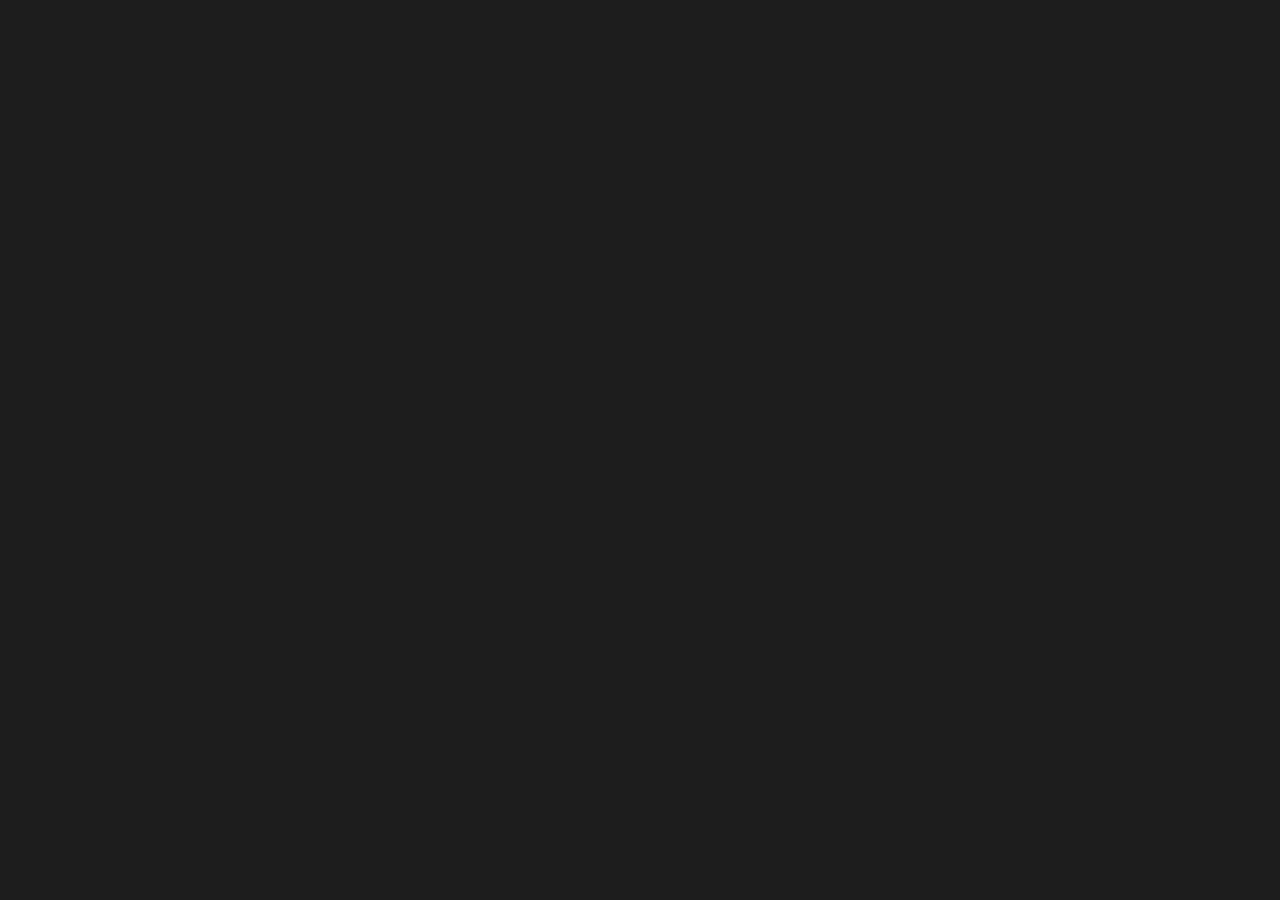
==== Movie content page/index.html @ 971c763d "Added my project" ====
<!DOCTYPE html>
<html lang="en">
<head>
    <meta charset="UTF-8">
    <meta name="viewport" content="width=device-width, initial-scale=1.0">
    <title>Movie Ratings</title>
    <link rel="stylesheet" href="style.css">
    <link rel="stylesheet" href="../Shared/shared.css">
</head>
<body>
    
</body>
</html>
---- Shared/shared.css ----
body {
	margin: 0;
	background-color: #1d1d1d;
	font-family: Arial, Helvetica, sans-serif;
}

nav {
	display: flex;
	align-items: center;
	justify-content: space-between;
	flex-wrap: wrap;
	min-height: 85px;
	border-bottom: solid #525252 1px;
	padding-top: 15px;
}

nav,
main {
	margin: auto;
	max-width: 1150px;
}

.logo {
	margin-left: 30px;
	display: flex;
	align-items: center;
	width: 195px;
	height: 51px;
	font-size: 1.2rem;
}

.logo:hover {
}

.logo a {
	display: flex;
	align-content: center;
	color: white;
	text-decoration: none;
}

.logo-img {
	margin: 10px;
	width: 40px;
	margin-bottom: 25px;
}

.logo-text {
	margin-top: 25px;
}

.search {
}

.search-input {
	display: flex;
	align-items: center;
}

.search-input__box {
	width: 320px;
	height: 30px;
	background-color: rgba(255, 255, 255, 0.3);
	border: 0;
}

.search-input__button {
	width: 22px;
	position: relative;
	right: 30px;
}

.nav-buttons {
	display: flex;
	flex-wrap: wrap;
	margin-right: 15px;
	font-size: 1.2rem;
}

.nav-buttons div {
}

.nav-buttons a {
	color: white;
	text-decoration: none;
	margin: 0 15px;
	padding: 10px;
	border-radius: 10px;
}

.nav-buttons a:hover {
	color: #f0ff00;
	background-color: rgba(255, 255, 255, 0.1);
}

.nav-buttons__movie {
}

.nav-buttons__tv {
}

.nav-buttons__signup {
}

.nav-buttons__signin {
}

.nav-buttons__movie-button {
}

.nav-buttons__tv-button {
}

.nav-buttons__signup-button {
}

.nav-buttons__signin-button {
}



.nav-buttons__movie-button-dropdown {
	display: flex;	
	align-items: center;
	justify-content: flex-start;
	padding: 20px;
	height: 230px;
	width: 1130px;
	background-color: #333333;
	text-align: center;
	position: absolute;
	left: 50%;
	top: 100px;
	transform: translateX(-50%);
}

.nav-buttons__movie-button-dropdown .dropdown-column {
    display: flex;
    flex-direction: column;
    margin: 0 20px;
}

.nav-buttons__movie-button-dropdown b {
    margin-bottom: 10px;
}

.nav-buttons__movie-button-dropdown a {
    padding: 5px;
    margin: 2px 0;
}

.nav-buttons__movie:hover .nav-buttons__movie-button-dropdown {
	display: flex;
}

b {
    font-size: 1.4rem;
	color: #f0ff00;
}
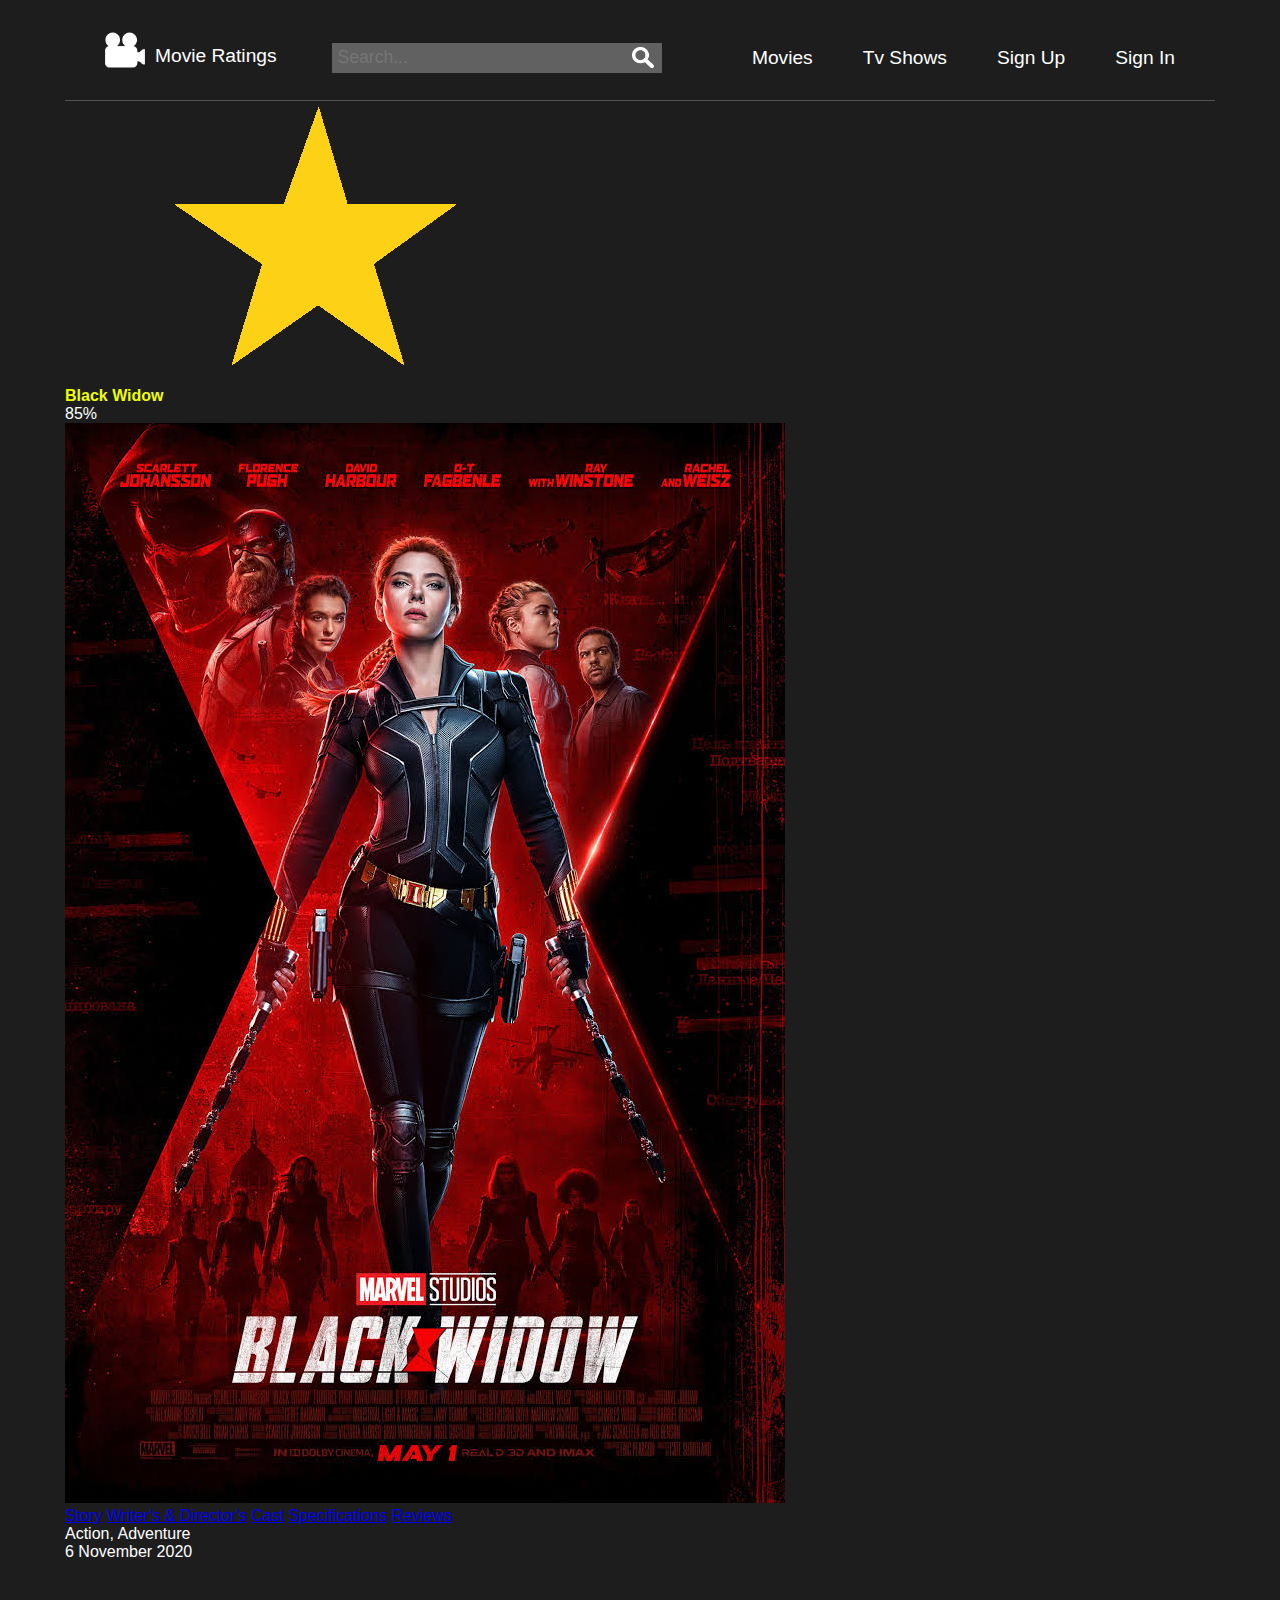
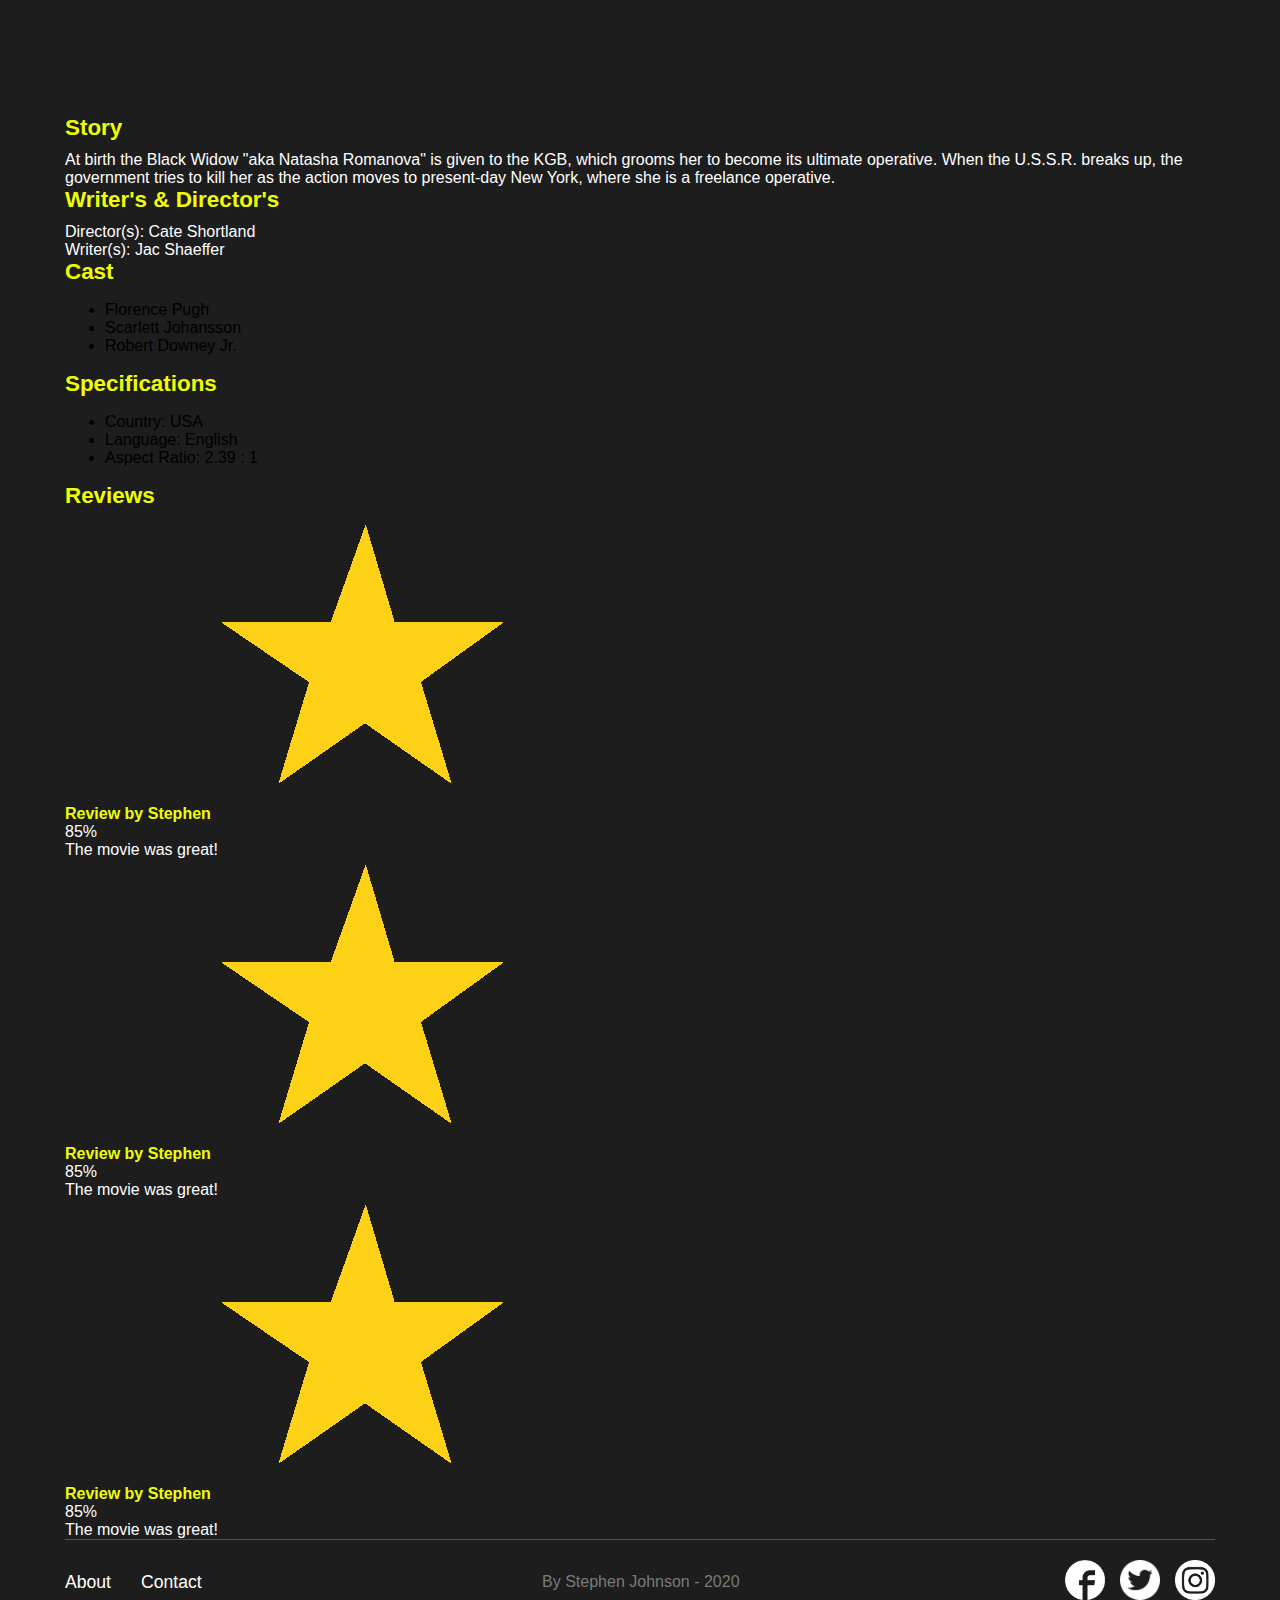
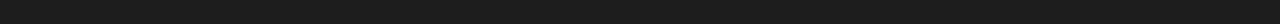
==== commit e6cc41ba: "Movie content page created" ====
--- a/Movie content page/index.html
+++ b/Movie content page/index.html
@@ -1,13 +1,184 @@
 <!DOCTYPE html>
 <html lang="en">
-<head>
-    <meta charset="UTF-8">
-    <meta name="viewport" content="width=device-width, initial-scale=1.0">
-    <title>Movie Ratings</title>
-    <link rel="stylesheet" href="style.css">
-    <link rel="stylesheet" href="../Shared/shared.css">
-</head>
-<body>
-    
-</body>
-</html>+	<head>
+		<meta charset="UTF-8" />
+		<meta name="viewport" content="width=device-width, initial-scale=1.0" />
+		<title>Movie Ratings</title>
+		<link rel="stylesheet" href="style.css" />
+		<link rel="stylesheet" href="../Shared/shared.css" />
+	</head>
+	<body>
+		<nav>
+			<div class="logo">
+				<a href="/index.html"
+					><img class="logo-img" src="/Images/documentary-xxl.png" alt="logo" />
+					<p class="logo-text">Movie Ratings</p></a
+				>
+			</div>
+			<div class="search">
+				<div class="search-input">
+					<input class="search-input__box" type="text" placeholder="Search..." />
+					<input class="search-input__button" type="image" src="/Images/kindpng_254250.png" alt="" />
+				</div>
+			</div>
+			<div class="nav-buttons">
+				<div class="nav-buttons__movie dropdown">
+					<a class="nav-buttons__movie-button" href="../Movie content page/index.html">Movies</a>
+					<div class="dropdown-content">
+						<div class="dropdown-column">
+							<b>New Releases</b>
+							<a href="#">New releases</a>
+							<a href="#">New releases</a>
+							<a href="#">New releases</a>
+							<a href="#">New releases</a>
+							<a href="#">New releases</a>
+						</div>
+						<div class="dropdown-column">
+							<b>New Releases</b>
+							<a href="#">New releases</a>
+							<a href="#">New releases</a>
+							<a href="#">New releases</a>
+							<a href="#">New releases</a>
+							<a href="#">New releases</a>
+						</div>
+					</div>
+				</div>
+
+				<div class="nav-buttons__tv dropdown">
+					<a class="nav-buttons__tv-button" href="">Tv Shows</a>
+					<div class="dropdown-content">
+						<div class="dropdown-column">
+							<b>Releases</b>
+							<a href="#">releases</a>
+							<a href="#">releases</a>
+							<a href="#">releases</a>
+							<a href="#">releases</a>
+							<a href="#">releases</a>
+						</div>
+						<div class="dropdown-column">
+							<b>New Releases</b>
+							<a href="#">releases</a>
+							<a href="#">releases</a>
+							<a href="#">releases</a>
+							<a href="#">releases</a>
+							<a href="#">releases</a>
+						</div>
+					</div>
+				</div>
+
+				<div class="nav-buttons__signup">
+					<a class="nav-buttons__signup-button" href="">Sign Up</a>
+				</div>
+				<div class="nav-buttons__signin">
+					<a class="nav-buttons__signin" href="">Sign In</a>
+				</div>
+			</div>
+		</nav>
+		<main>
+			<div class="container-1">
+				<div class="left-pane">
+					<div class="title">
+						<b>Black Widow</b>
+						<img src="/Images/star.png" alt="black-widow" />
+						<p>85%</p>
+					</div>
+					<div class="movie-cover">
+						<img src="/Images/movie-art-1.jpg" alt="" />
+					</div>
+					<div class="page-navigation">
+						<a href="#story">Story</a>
+						<a href="#writers-directors">Writer's & Director's</a>
+						<a href="#cast">Cast</a>
+						<a href="#specications">Specifications</a>
+						<a href="#reviews">Reviews</a>
+					</div>
+				</div>
+			</div>
+			<div class="container-2">
+				<div class="movie-details">
+					<p>Action, Adventure</p>
+					<p>6 November 2020</p>
+				</div>
+				<div class="movie-trailer">
+					<iframe src="https://www.youtube.com/embed/RxAtuMu_ph4" frameborder="0"></iframe>
+				</div>
+				<div class="story" id="story">
+					<h2>Story</h2>
+					<p>
+						At birth the Black Widow "aka Natasha Romanova" is given to the KGB, which grooms her to become
+						its ultimate operative. When the U.S.S.R. breaks up, the government tries to kill her as the
+						action moves to present-day New York, where she is a freelance operative.
+					</p>
+				</div>
+				<div class="writers-directors" id="writers-directors">
+					<h2>Writer's & Director's</h2>
+					<p>Director(s): Cate Shortland</p>
+					<p>Writer(s): Jac Shaeffer</p>
+				</div>
+				<div class="cast" id="cast">
+					<h2>Cast</h2>
+					<ul>
+						<li>Florence Pugh</li>
+						<li>Scarlett Johansson</li>
+						<li>Robert Downey Jr.</li>
+					</ul>
+				</div>
+				<div class="specications" id="specications">
+					<h2>Specifications</h2>
+					<ul>
+						<li>Country: USA</li>
+						<li>Language: English</li>
+						<li>Aspect Ratio: 2.39 : 1</li>
+					</ul>
+				</div>
+				<div class="reviews" id="review">
+					<h2>Reviews</h2>
+					<div class="reviews-review">
+						<div class="reviews-review__reviewer">
+							<b>Review by Stephen</b>
+							<img src="/Images/star.png" alt="" />
+							<p>85%</p>
+						</div>
+						<div class="reviews-review__text">
+							<p>The movie was great!</p>
+						</div>
+					</div>
+					<div class="reviews-review">
+						<div class="reviews-review__reviewer">
+							<b>Review by Stephen</b>
+							<img src="/Images/star.png" alt="" />
+							<p>85%</p>
+						</div>
+						<div class="reviews-review__text">
+							<p>The movie was great!</p>
+						</div>
+					</div>
+					<div class="reviews-review">
+						<div class="reviews-review__reviewer">
+							<b>Review by Stephen</b>
+							<img src="/Images/star.png" alt="" />
+							<p>85%</p>
+						</div>
+						<div class="reviews-review__text">
+							<p>The movie was great!</p>
+						</div>
+					</div>
+				</div>
+			</div>
+		</main>
+		<footer>
+			<div class="footer-contact-about">
+				<a href="">About</a>
+				<a href="">Contact</a>
+			</div>
+			<div class="footer-author">
+				<span>By Stephen Johnson - 2020</span>
+			</div>
+			<div class="footer-social">
+				<a href=""><img src="/Images/facebook-7-xxl.png" alt="" /></a>
+				<a href=""><img src="/Images/pngkey.com-twitter-logo-png-transparent-111779.png" alt="" /></a>
+				<a href=""><img src="/Images/pngfind.com-social-media-icons-black-6813035.png" alt="" /></a>
+			</div>
+		</footer>
+	</body>
+</html>
--- a/Shared/shared.css
+++ b/Shared/shared.css
@@ -2,6 +2,11 @@
 	margin: 0;
 	background-color: #1d1d1d;
 	font-family: Arial, Helvetica, sans-serif;
+}
+
+p {
+	margin: 0;
+	color: white;
 }
 
 nav {
@@ -15,7 +20,8 @@
 }
 
 nav,
-main {
+main,
+footer {
 	margin: auto;
 	max-width: 1150px;
 }
@@ -59,9 +65,12 @@
 
 .search-input__box {
 	width: 320px;
-	height: 30px;
+	height: 20px;
 	background-color: rgba(255, 255, 255, 0.3);
 	border: 0;
+	font-size: 1.1rem;
+	padding: 5px;
+	color: white;
 }
 
 .search-input__button {
@@ -117,10 +126,8 @@
 .nav-buttons__signin-button {
 }
 
-
-
-.nav-buttons__movie-button-dropdown {
-	display: flex;	
+.dropdown-content {
+	display: none;
 	align-items: center;
 	justify-content: flex-start;
 	padding: 20px;
@@ -130,30 +137,85 @@
 	text-align: center;
 	position: absolute;
 	left: 50%;
-	top: 100px;
+	top: 90px;
 	transform: translateX(-50%);
-}
-
-.nav-buttons__movie-button-dropdown .dropdown-column {
-    display: flex;
-    flex-direction: column;
-    margin: 0 20px;
-}
-
-.nav-buttons__movie-button-dropdown b {
+	z-index: 1;
+}
+
+.dropdown-content .dropdown-column {
+	display: flex;
+	flex-direction: column;
+	margin: 0 20px;
+}
+
+.dropdown-content b {
+	margin-bottom: 10px;
+}
+
+.dropdown-content a {
+	padding: 5px;
+	margin: 2px 0;
+}
+
+.dropdown:hover .dropdown-content {
+	display: flex;
+}
+
+.dropdown:hover .nav-buttons__movie-button,
+.dropdown:hover .nav-buttons__tv-button {
+	color: #f0ff00;
+	background-color: rgba(255, 255, 255, 0.1);
+	padding-bottom: 30px;
+}
+
+h2 {
+    margin: 0;
     margin-bottom: 10px;
-}
-
-.nav-buttons__movie-button-dropdown a {
-    padding: 5px;
-    margin: 2px 0;
-}
-
-.nav-buttons__movie:hover .nav-buttons__movie-button-dropdown {
-	display: flex;
+	color: #f0ff00;
+	font-size: 1.4rem;
 }
 
 b {
-    font-size: 1.4rem;
-	color: #f0ff00;
-}
+	color: #f0ff00;
+}
+
+footer {
+	padding: 20px 0;
+	margin: auto;
+	display: flex;
+	justify-content: space-between;
+	align-items: center;
+	border-top: solid #525252 1px;
+}
+
+.footer-contact-about {
+	display: flex;
+}
+
+.footer-contact-about a {
+	font-size: 1.1rem;
+	color: white;
+	text-decoration: none;
+	margin-right: 30px;
+}
+
+.footer-contact-about a:hover {
+	color: #f0ff00;
+}
+
+.footer-author {
+	color: #7a7a7a;
+}
+
+.footer-social {
+	display: flex;
+}
+
+.footer-social a.img:hover {
+	filter: grayscale(100%);
+}
+
+.footer-social img {
+	margin-left: 15px;
+	width: 40px;
+}
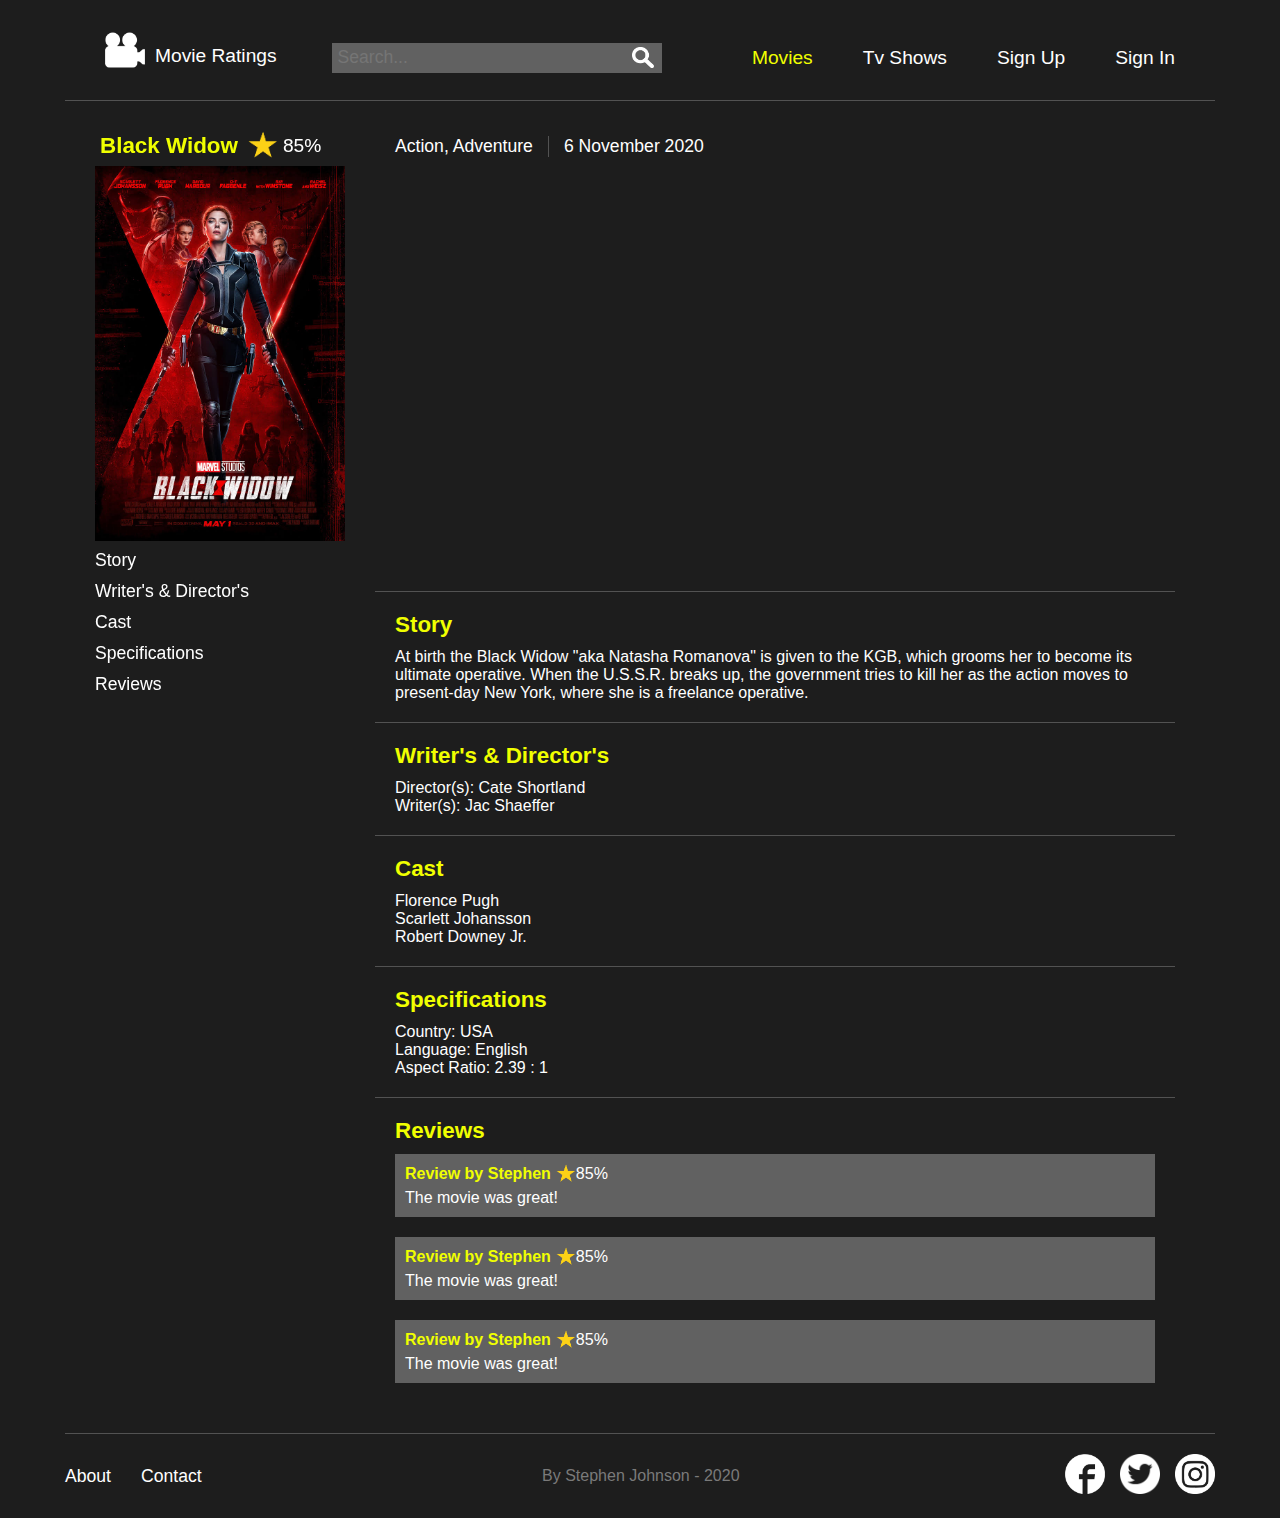
==== commit bf8c4220: "Tv navbar removed" ====
--- a/Movie content page/index.html
+++ b/Movie content page/index.html
@@ -23,7 +23,7 @@
 			</div>
 			<div class="nav-buttons">
 				<div class="nav-buttons__movie dropdown">
-					<a class="nav-buttons__movie-button" href="../Movie content page/index.html">Movies</a>
+					<a class="nav-buttons__movie-button" href="/Search page/index.html">Movies</a>
 					<div class="dropdown-content">
 						<div class="dropdown-column">
 							<b>New Releases</b>
@@ -90,7 +90,7 @@
 						<a href="#writers-directors">Writer's & Director's</a>
 						<a href="#cast">Cast</a>
 						<a href="#specications">Specifications</a>
-						<a href="#reviews">Reviews</a>
+						<a href="#review">Reviews</a>
 					</div>
 				</div>
 			</div>
--- a/Movie content page/style.css
+++ b/Movie content page/style.css
@@ -0,0 +1,155 @@
+.nav-buttons__movie-button {
+	color: #f0ff00 !important;
+}
+
+main {
+	display: flex;
+	justify-content: center;
+}
+
+.container-1 {
+	width: 250px;
+	margin-top: 25px;
+}
+
+.left-pane {
+	position: sticky;
+	top: 0;
+}
+
+.title {
+	display: flex;
+	align-items: center;
+}
+
+.title b,
+.title img {
+	font-size: 1.4rem;
+	color: #f0ff00;
+	margin: 5px;
+}
+
+.title p {
+	color: white;
+	font-size: 1.2rem;
+	margin: 0;
+}
+
+.title img {
+	width: 30px;
+}
+
+.movie-cover {
+}
+
+.movie-cover img {
+	width: 100%;
+}
+
+.page-navigation {
+	display: flex;
+	flex-direction: column;
+}
+
+.page-navigation a {
+	color: white;
+	text-decoration: none;
+	font-size: 1.1rem;
+	margin: 5px 0;
+}
+
+.movie-details {
+	display: flex;
+	margin-bottom: 10px;
+}
+
+.movie-details p {
+	font-size: 1.1rem;
+	padding: 0 15px;
+	border-right: solid #525252 1px;
+}
+
+.movie-details p:first-child {
+	padding-left: 0;
+}
+
+.movie-details p:last-child {
+	border: 0;
+}
+
+.movie-trailer {
+}
+
+.movie-trailer iframe {
+	width: 720px;
+	height: 400px;
+}
+
+.container-2 {
+	padding: 10px;
+	width: 800px;
+	margin-top: 25px;
+	margin-left: 20px;
+}
+
+.movie-details,
+.movie-trailer {
+	padding-left: 20px;
+}
+
+.story,
+.writers-directors,
+.cast,
+.specications,
+.reviews {
+	padding: 20px;
+	border-top: solid #525252 1px;
+}
+
+.story {
+	margin-top: 20px;
+}
+
+.writers-directors {
+}
+
+.cast {
+}
+
+ul {
+	margin: 0;
+	padding: 0;
+	list-style: none;
+	color: white;
+}
+
+.specications {
+}
+
+.reviews {
+}
+
+.reviews-review {
+	padding: 10px;
+	background-color: rgba(255, 255, 255, 0.3);
+	margin-bottom: 20px;
+}
+
+.reviews-review__reviewer {
+	display: flex;
+	align-items: center;
+	margin-bottom: 5px;
+}
+
+.reviews-review__reviewer b {
+	color: #f0ff00;
+	font-size: 1rem;
+}
+
+.reviews-review__reviewer img {
+	margin-left: 5px;
+	width: 20px;
+}
+
+.reviews-review__text {
+}
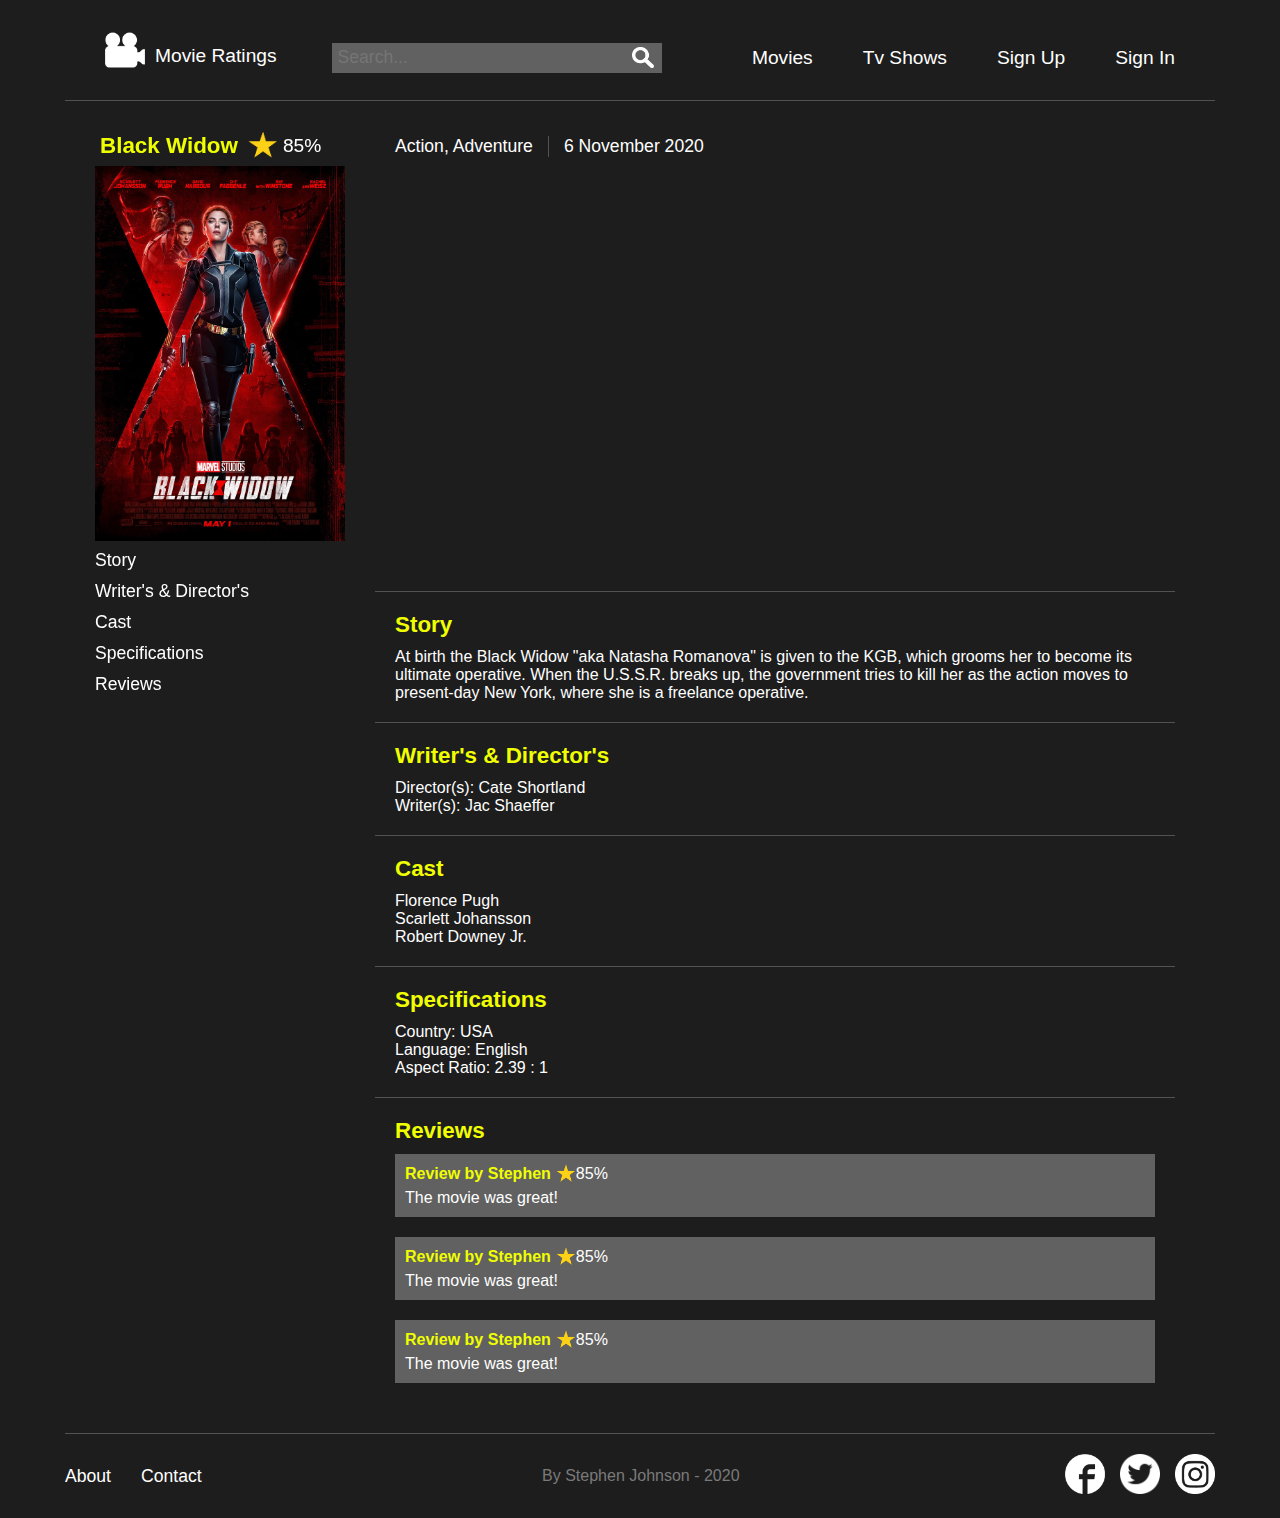
==== commit c52c26e9: "Tv navbar removed" ====
--- a/Movie content page/index.html
+++ b/Movie content page/index.html
@@ -44,26 +44,8 @@
 					</div>
 				</div>
 
-				<div class="nav-buttons__tv dropdown">
+				<div class="nav-buttons__tv">
 					<a class="nav-buttons__tv-button" href="">Tv Shows</a>
-					<div class="dropdown-content">
-						<div class="dropdown-column">
-							<b>Releases</b>
-							<a href="#">releases</a>
-							<a href="#">releases</a>
-							<a href="#">releases</a>
-							<a href="#">releases</a>
-							<a href="#">releases</a>
-						</div>
-						<div class="dropdown-column">
-							<b>New Releases</b>
-							<a href="#">releases</a>
-							<a href="#">releases</a>
-							<a href="#">releases</a>
-							<a href="#">releases</a>
-							<a href="#">releases</a>
-						</div>
-					</div>
 				</div>
 
 				<div class="nav-buttons__signup">
--- a/Movie content page/style.css
+++ b/Movie content page/style.css
@@ -1,7 +1,3 @@
-.nav-buttons__movie-button {
-	color: #f0ff00 !important;
-}
-
 main {
 	display: flex;
 	justify-content: center;
@@ -56,6 +52,10 @@
 	text-decoration: none;
 	font-size: 1.1rem;
 	margin: 5px 0;
+}
+
+.page-navigation a:hover {
+	color: #f0ff00;
 }
 
 .movie-details {
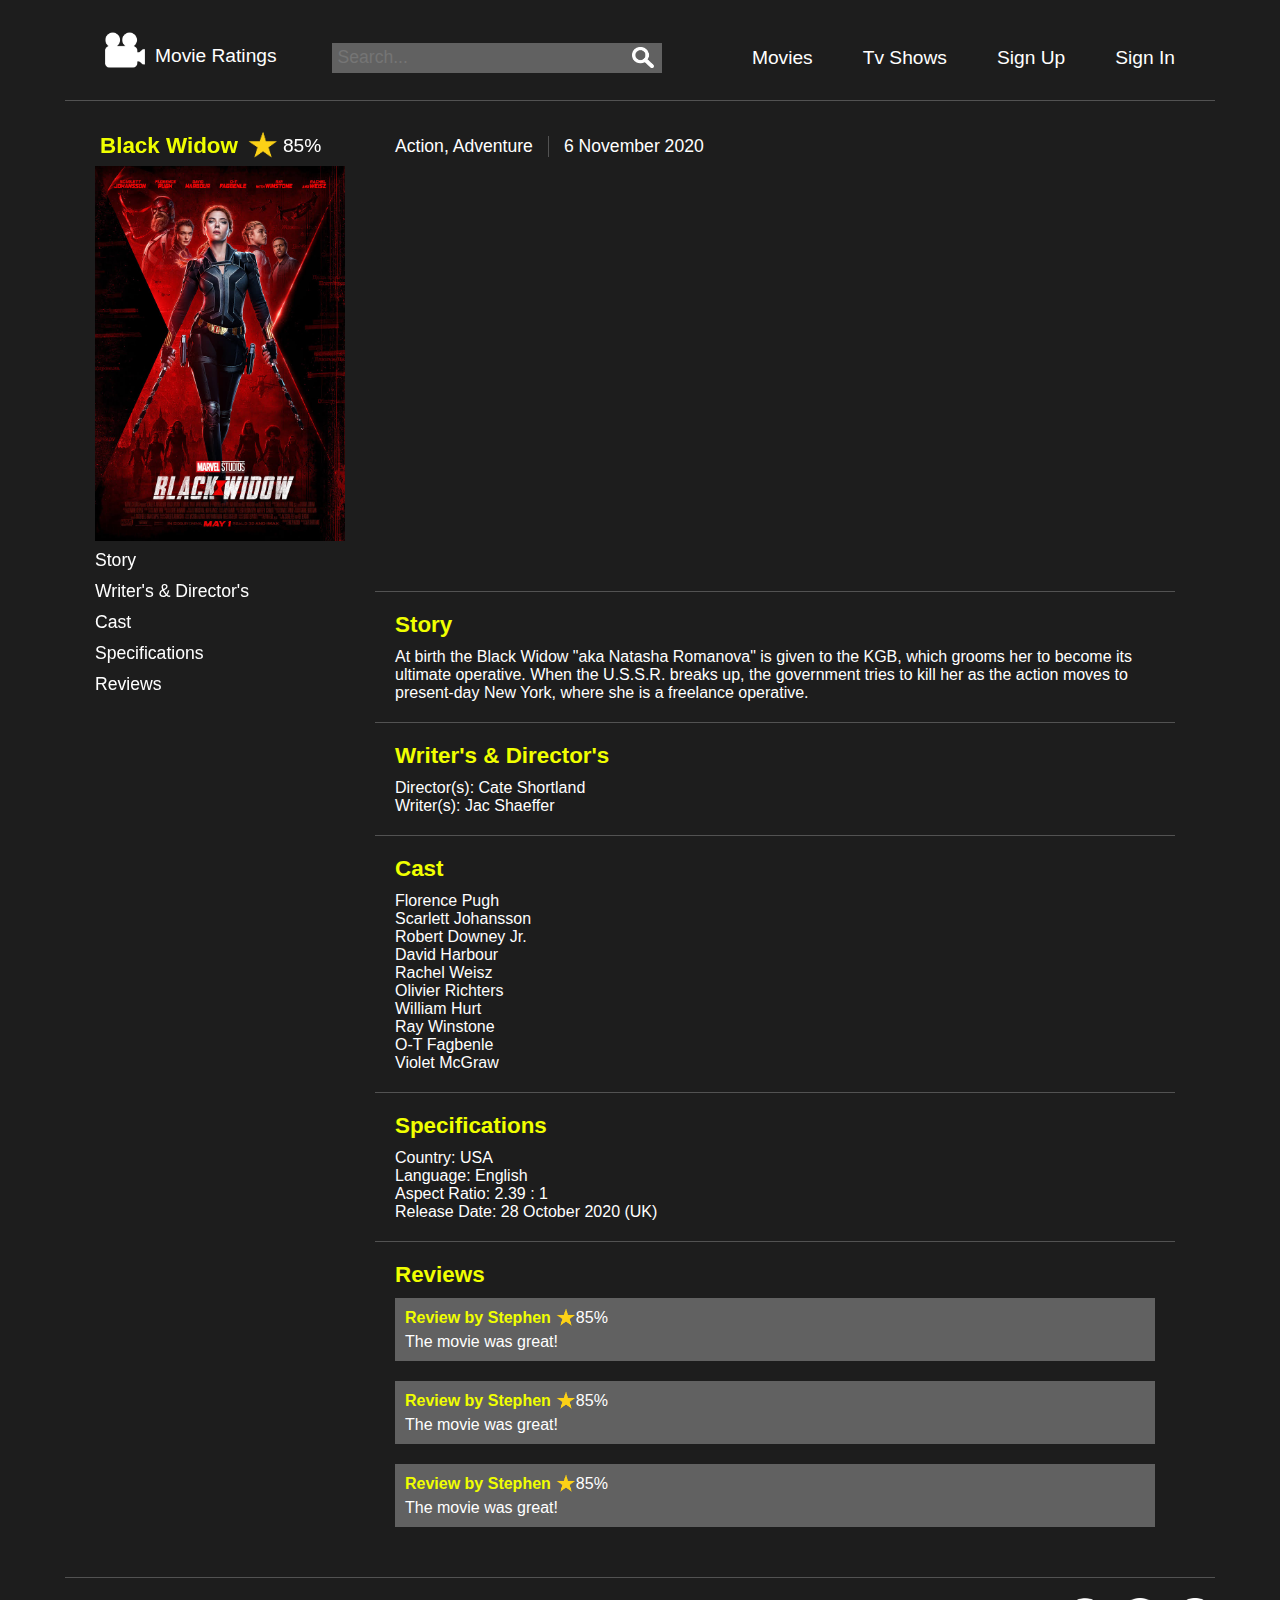
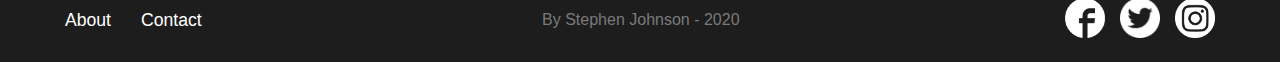
==== commit 785ce03a: "More cast added" ====
--- a/Movie content page/index.html
+++ b/Movie content page/index.html
@@ -103,6 +103,13 @@
 						<li>Florence Pugh</li>
 						<li>Scarlett Johansson</li>
 						<li>Robert Downey Jr.</li>
+						<li>David Harbour</li>
+						<li>Rachel Weisz</li>
+						<li>Olivier Richters</li>
+						<li>William Hurt</li>
+						<li>Ray Winstone</li>
+						<li>O-T Fagbenle</li>
+						<li>Violet McGraw</li>
 					</ul>
 				</div>
 				<div class="specications" id="specications">
@@ -111,6 +118,7 @@
 						<li>Country: USA</li>
 						<li>Language: English</li>
 						<li>Aspect Ratio: 2.39 : 1</li>
+						<li>Release Date: 28 October 2020 (UK)</li>
 					</ul>
 				</div>
 				<div class="reviews" id="review">
